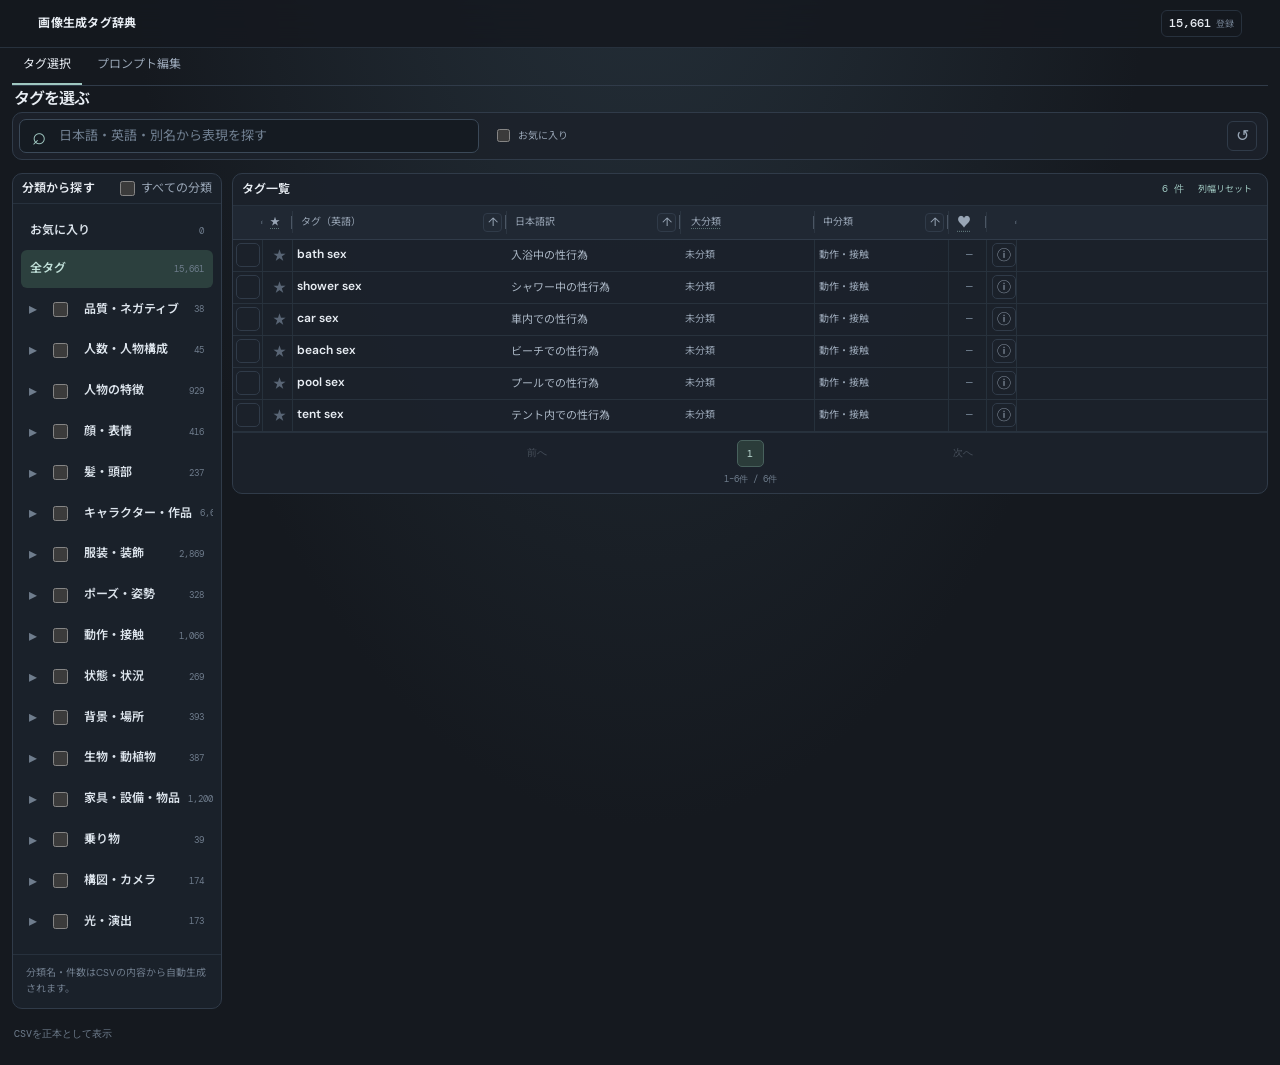
==== index.html @ b98eb78b "Refresh prompt bubble stylesheet cache key" ====
<!doctype html>
<html lang="ja">
<head>
  <meta charset="utf-8">
  <meta name="viewport" content="width=device-width, initial-scale=1">
  <meta name="theme-color" content="#15191f">
  <meta name="description" content="画像生成タグを日本語・英語で検索し、分類から選んでプロンプトを組み立てるタグ辞典。">
  <title>画像生成タグ辞典</title>
  <link rel="stylesheet" href="./styles.css?v=pagination-centered-stable-hitarea-20261121">
  <link rel="stylesheet" href="./prompt-bubble-colors.css?v=mobile-menu-safearea-scroll-20261121">
</head>
<body>
  <header class="topbar">
    <a class="brand brand-compact" href="./" aria-label="画像生成タグ辞典">
      <span class="brand-copy"><strong>画像生成タグ辞典</strong></span>
    </a>
    <div class="topbar-meta"><div class="stats header-stats" aria-label="辞書の統計"><div class="stat-card"><strong>—</strong><span>登録</span></div></div></div>
  </header>
  <main class="app-shell">
    <nav class="screen-nav" aria-label="画面切り替え">
      <a class="screen-tab active" href="#dictionary-screen" aria-current="page">タグ選択</a>
      <a class="screen-tab" href="#editor-screen">プロンプト編集</a>
    </nav>
    <section id="dictionary-screen" class="app-screen">
      <section class="intro compact-intro"><div class="intro-main"><h1>タグを選ぶ</h1></div></section>
      <section class="search-panel search-row" aria-label="タグ検索">
        <div class="searchbox" role="search"><span class="search-icon" aria-hidden="true">⌕</span><input type="search" aria-label="タグ検索" placeholder="日本語・英語・別名から表現を探す" autocomplete="off"><button class="search-clear" type="button" aria-label="検索文字列をクリア" title="検索文字列だけをクリア" hidden>×</button></div>
        <label class="favorite-filter"><input id="favorites-only" type="checkbox"> お気に入り</label>
        <button class="button button-ghost compact-reset" type="button" aria-label="検索条件をリセット" title="検索条件をリセット">↺</button>
      </section>
      <button class="category-mobile-toggle" type="button" aria-expanded="false" aria-controls="mobile-category-panel">分類から探す <span>タップして開閉</span></button>
      <section class="workspace">
        <aside class="panel categories-panel" id="mobile-category-panel">
          <div class="panel-heading"><h2>分類から探す</h2><label class="category-master-toggle"><input id="category-visibility-all" type="checkbox"> すべての分類</label></div>
          <div class="category-tree"><p class="empty-state">CSV読み込み後に分類を表示します。</p></div>
          <div class="category-footnote">分類名・件数はCSVの内容から自動生成されます。</div>
        </aside>
        <section class="panel results-panel" aria-label="タグ一覧">
          <div class="panel-heading result-heading"><div><h2>タグ一覧</h2><p id="active-search-summary" class="active-search-summary" aria-live="polite" hidden></p></div><div class="result-heading-actions"><span class="count">—</span><button class="text-button column-width-reset" type="button" title="列幅を初期値に戻す">列幅リセット</button></div></div>
          <div class="table-scroll-shell"><div class="table-horizontal-scroll" role="region" aria-label="タグ一覧（横スクロール可能）" tabindex="0">
            <div class="table-head" role="row">
              <div class="table-head-cell" aria-label="プロンプト状態"></div>
              <div class="table-head-cell header-menu-cell favorite-header" data-column="favorites" aria-label="お気に入り"><details class="column-menu"><summary aria-label="お気に入りフィルター">★</summary><div class="column-menu-panel" data-menu-content></div></details></div>
              <div class="table-head-cell sort-heading-cell" data-column="tag"><span class="header-title">タグ（英語）</span><button class="sort-toggle-button" type="button" data-sort-toggle="tag" aria-label="タグを昇順に並び替え" title="昇順" aria-pressed="false">↑</button></div>
              <div class="table-head-cell sort-heading-cell" data-column="ja"><span class="header-title">日本語訳</span><button class="sort-toggle-button" type="button" data-sort-toggle="ja" aria-label="日本語訳を昇順に並び替え" title="昇順" aria-pressed="false">↑</button></div>
              <div class="table-head-cell header-menu-cell" data-column="major"><details class="column-menu"><summary class="header-title" aria-label="大分類の並び替えと絞り込み">大分類</summary><div class="column-menu-panel" data-menu-content></div></details></div>
              <div class="table-head-cell sort-heading-cell" data-column="minor"><span class="header-title">中分類</span><button class="sort-toggle-button" type="button" data-sort-toggle="minor" aria-label="中分類を昇順に並び替え" title="昇順" aria-pressed="false">↑</button></div>
              <div class="table-head-cell header-menu-cell" data-column="level" aria-label="表現レベル"><details class="column-menu"><summary class="header-title level-header-title" aria-label="表現レベルの並び替えと絞り込み">♥</summary><div class="column-menu-panel" data-menu-content></div></details></div>
              <div class="table-head-cell" aria-label="詳細"></div>
            </div>
            <div class="tag-results"><div class="empty-state">CSVデータを読み込んでいます。</div></div>
          </div></div>
          <div class="pagination"><span>—</span></div>
        </section>
      </section>
    </section>
    <section id="editor-screen" class="app-screen editor-screen" hidden>
      <section class="editor-intro"><h1>プロンプト編集</h1><p>辞典から選んだタグを追加し、テキスト欄で内容や順序を自由に編集できます。</p>
        <details class="editor-shortcut-help">
          <summary>操作方法</summary>
          <div>
            <p><strong>マウス操作</strong></p>
            <ul>
              <li>タグの <strong>⋯</strong> メニューから、重み変更・削除・前後への移動・ポジティブ／ネガティブ間の移動ができます。</li>
              <li>タグをドラッグして、順番を変更したりポジティブ／ネガティブ間を移動したりできます。</li>
            </ul>
            <p><strong>キーボード操作</strong></p>
            <ul>
              <li>Tabでタグチップにフォーカスします。</li>
              <li>フォーカス中に <strong>+</strong> / <strong>-</strong> で重みを0.1ずつ変更できます（範囲：0.1〜2.0）。</li>
              <li><strong>←</strong> / <strong>→</strong> で同じ欄の前後のタグへ移動できます。</li>
              <li><strong>Shift + ←</strong> / <strong>Shift + →</strong> で同じ欄のタグを前後に並べ替えられます。</li>
            </ul>
          </div>
        </details>
      </section>
      <details id="migration-unresolved-panel" class="migration-unresolved-panel" hidden>
        <summary id="migration-unresolved-summary">移行できなかった設定</summary>
        <p>旧形式の保存データから対応先を特定できなかった項目です。内容を確認するまで旧保存データは削除しないでください。</p>
        <ul id="migration-unresolved-list"></ul>
      </details>
      <section class="panel builder-panel editor-builder-panel">
        <div class="panel-heading"><div><h2>プロンプト</h2></div><div class="builder-heading-actions"><button class="button button-quiet" type="button" data-action="undo-prompt" disabled>元に戻す</button><button class="button button-quiet" type="button" data-action="redo-prompt" disabled>やりなおし</button><button class="text-button" type="button">全解除</button></div></div>
        <p id="prompt-conflict-warning" class="prompt-conflict-warning" role="status" hidden></p>
        <div class="builder-controls"><label class="check-row"><input id="escape-parentheses" type="checkbox"><span>タグ内の括弧を文字として扱う<br><small>一部の画像生成環境では括弧が強調指定として解釈されます。タグに含まれる括弧を通常の文字として出力します。</small></span></label><label class="check-row"><input id="spaces-to-underscores" type="checkbox"> タグ内の空白をアンダーバーに置換</label><label class="check-row"><input id="show-prompt-line-breaks" type="checkbox" checked> チップ表示で改行を反映</label></div>
        <div class="output-grid">
          <section class="output-card">
            <div class="output-header"><label for="positive-output">ポジティブプロンプト</label></div>
            <section id="positive-bubble-editor" class="prompt-bubble-editor"><div class="bubble-toolbar"><input id="positive-bubble-add" type="search" list="bubble-tag-suggestions" placeholder="タグを検索して追加" autocomplete="off"><button class="button button-quiet" type="button" data-bubble-add="positive">＋追加</button></div><div id="positive-bubbles" class="prompt-bubbles"></div><button class="prompt-bubble-add" type="button">＋ タグを追加</button><textarea id="positive-output" spellcheck="false" placeholder="タグ一覧から選択するか、ここに直接入力してください。" hidden></textarea><div id="positive-prompt-suggestions" class="prompt-autocomplete" role="listbox" aria-label="タグ候補" hidden></div></section>
            <p id="positive-prompt-metrics" class="prompt-metrics"></p>
            <div class="output-actions"><button class="button button-primary" type="button" data-action="copy-positive" disabled>コピー</button><button class="button button-ghost" type="button" data-action="save-positive" disabled>TXT保存</button></div>
          </section>
          <section class="output-card">
            <div class="output-header"><label for="negative-output">ネガティブプロンプト</label></div>
            <section id="negative-bubble-editor" class="prompt-bubble-editor"><div class="bubble-toolbar"><input id="negative-bubble-add" type="search" list="bubble-tag-suggestions" placeholder="タグを検索して追加" autocomplete="off"><button class="button button-quiet" type="button" data-bubble-add="negative">＋追加</button></div><div id="negative-bubbles" class="prompt-bubbles"></div><button class="prompt-bubble-add" type="button">＋ タグを追加</button><textarea id="negative-output" spellcheck="false" placeholder="ネガティブタグを選択するか、ここに直接入力してください。" hidden></textarea><div id="negative-prompt-suggestions" class="prompt-autocomplete" role="listbox" aria-label="タグ候補" hidden></div></section>
            <p id="negative-prompt-metrics" class="prompt-metrics"></p>
            <div class="output-actions negative-output-actions"><button class="button button-primary" type="button" data-action="copy-negative" disabled>コピー</button><button class="button button-ghost" type="button" data-action="save-negative" disabled>TXT保存</button></div>
          </section>
        </div>
        <datalist id="bubble-tag-suggestions"></datalist>
      </section>
    </section>
    <dialog id="tag-detail-dialog" class="tag-detail-dialog" aria-labelledby="tag-detail-title">
      <div class="tag-detail-header"><h2 id="tag-detail-title">タグ詳細</h2><button type="button" class="detail-close" aria-label="閉じる">×</button></div>
      <div class="tag-detail-content"></div>
    </dialog>
    <footer class="footer"><span>CSVを正本として表示</span><a class="button button-secondary mobile-admin-link" href="./admin.html">タグ管理</a></footer>
  </main>
  <script src="./csv.js?v=csv-parser-20261114"></script>
  <script src="./app.js?v=pagination-stable-controls-20261121"></script>
</body>
</html>
---- styles.css ----
@import url('https://fonts.googleapis.com/css2?family=DM+Mono:wght@400;500&family=DM+Sans:wght@400;500;600;700&family=Noto+Sans+JP:wght@400;500;600;700&display=swap');
:root{color-scheme:dark;--bg:#15191f;--surface:#1c222b;--surface-raised:#222a35;--surface-hover:#293341;--line:#303b49;--line-soft:#27313d;--text:#e8edf3;--muted:#98a5b5;--muted-2:#6f7d8d;--accent:#9fc7c0;--accent-strong:#c1e0d9;--accent-ink:#152321;--danger:#e69c9c;--radius:12px;--mono:'DM Mono',ui-monospace,Consolas,monospace;font-family:'DM Sans','Noto Sans JP',sans-serif;font-synthesis:none}
*{box-sizing:border-box}html{min-width:320px;background:var(--bg)}body{margin:0;background:radial-gradient(ellipse at 50% -25%,#26323c 0,transparent 58%),var(--bg);color:var(--text);font-size:13px;line-height:1.55}button,input,select,textarea{font:inherit;color:inherit}button{cursor:pointer}button:disabled{cursor:not-allowed;opacity:.42}a{color:inherit}button:focus-visible,input:focus-visible,select:focus-visible,textarea:focus-visible,a:focus-visible{outline:2px solid var(--accent);outline-offset:3px}.sr-only{position:absolute;width:1px;height:1px;padding:0;margin:-1px;overflow:hidden;clip:rect(0,0,0,0);white-space:nowrap;border:0}
.topbar{height:64px;display:flex;align-items:center;justify-content:space-between;padding:0 clamp(16px,3vw,42px);border-bottom:1px solid var(--line-soft);background:rgba(21,25,31,.88);backdrop-filter:blur(14px)}.brand{display:flex;align-items:center;gap:11px;text-decoration:none}.brand-mark{width:34px;height:34px;display:grid;place-items:center;border:1px solid #55736f;border-radius:9px;background:#263a38;color:var(--accent-strong);font:500 12px var(--mono);letter-spacing:-1px}.brand-copy{display:grid;gap:0}.brand-copy strong{font-size:12px;letter-spacing:.02em}.brand-copy small{color:var(--muted);font-size:10px}.topbar-meta{display:flex;align-items:center;gap:18px}.data-indicator{display:flex;align-items:center;gap:7px;color:var(--muted);font:10px var(--mono);letter-spacing:.08em}.data-indicator i{width:6px;height:6px;border-radius:50%;background:var(--accent);box-shadow:0 0 9px #9fc7c077}.button{display:inline-flex;align-items:center;justify-content:center;gap:7px;min-height:34px;padding:7px 12px;border:1px solid var(--line);border-radius:7px;font-size:11px;font-weight:600;text-decoration:none;transition:background .15s,border-color .15s}.button-secondary{background:#2b3c3a;border-color:#48615d;color:#d3e8e3}.button-secondary:hover:not(:disabled){background:#354c48}.button-primary{background:var(--accent);border-color:var(--accent);color:var(--accent-ink)}.button-primary:hover:not(:disabled){background:var(--accent-strong)}.button-ghost{background:transparent;color:var(--muted)}.button-ghost:hover:not(:disabled){background:var(--surface-hover);color:var(--text)}.text-button{padding:4px 6px;border:0;background:transparent;color:var(--accent);font-size:11px}.text-button:hover{text-decoration:underline}
.app-shell{width:min(1680px,100%);margin:0 auto;padding:0 clamp(14px,2.5vw,36px) 24px}.screen-nav{display:flex;gap:4px;padding:17px 0 0;border-bottom:1px solid var(--line)}.screen-tab{display:flex;align-items:center;gap:9px;padding:10px 14px 12px;border-bottom:2px solid transparent;color:var(--muted);font-size:12px;text-decoration:none}.screen-tab span{color:var(--muted-2);font:10px var(--mono)}.screen-tab:hover{color:var(--text)}.screen-tab.active{border-color:var(--accent);color:var(--text)}.screen-tab.active span{color:var(--accent)}.intro{display:flex;align-items:flex-end;justify-content:space-between;gap:24px;padding:34px 0 25px}.eyebrow{margin:0 0 7px;color:var(--accent);font:10px var(--mono);letter-spacing:.13em}.intro h1,.editor-intro h1{margin:0;font-size:clamp(24px,3vw,36px);font-weight:600;letter-spacing:-.055em;line-height:1.2}.intro h1 em{color:var(--accent);font-style:normal}.intro-copy{max-width:660px;margin:10px 0 0;color:var(--muted);font-size:12px}.stats{display:flex;gap:8px;flex-shrink:0}.stat-card{min-width:112px;padding:10px 14px;border:1px solid var(--line);border-radius:9px;background:linear-gradient(145deg,#222b35,#1b222b)}.stat-card strong,.stat-card span{display:block}.stat-card strong{font:500 22px var(--mono);letter-spacing:-.05em}.stat-card span{margin-top:3px;color:var(--muted);font-size:10px}
.search-panel{display:grid;grid-template-columns:minmax(240px,1fr) auto auto;align-items:center;gap:12px;padding:12px;border:1px solid var(--line);border-radius:10px;background:rgba(28,34,43,.9)}.searchbox{display:flex;align-items:center;gap:11px;min-width:0;height:40px;padding:0 12px;border:1px solid #3b4958;border-radius:7px;background:#151b22}.search-icon{color:var(--accent);font-size:24px;line-height:1}.searchbox input{width:100%;min-width:0;border:0;outline:0;background:transparent;font-size:12px}.searchbox input::placeholder,input::placeholder,textarea::placeholder{color:#718092}.searchbox kbd{flex-shrink:0;padding:3px 6px;border:1px solid var(--line);border-radius:4px;color:var(--muted-2);font:9px var(--mono)}.filter-controls{display:flex;align-items:center;gap:7px}.filter-controls select{height:34px;max-width:155px;padding:0 27px 0 9px;border:1px solid var(--line);border-radius:7px;background:#202833;color:var(--muted);font-size:10px}.filter-controls .button{white-space:nowrap}
.workspace{display:grid;grid-template-columns:minmax(205px,245px) minmax(0,1fr);gap:12px;align-items:start;margin-top:13px}.panel{min-width:0;overflow:hidden;border:1px solid var(--line);border-radius:10px;background:rgba(28,34,43,.96)}.categories-panel{position:sticky;top:12px}.panel-heading{display:flex;align-items:center;justify-content:space-between;gap:12px;padding:14px 15px 12px;border-bottom:1px solid var(--line-soft)}.panel-heading .eyebrow{margin-bottom:3px;font-size:9px}.panel-heading h2{margin:0;font-size:13px;font-weight:600;letter-spacing:.01em}.category-tree{max-height:calc(100vh - 245px);min-height:180px;padding:8px;overflow:auto;scrollbar-color:#465363 transparent;scrollbar-width:thin}.category-major{margin:3px 0}.category-major-button,.category-minor{display:flex;align-items:center;justify-content:space-between;gap:8px;width:100%;border:0;border-radius:6px;text-align:left}.category-major-button{padding:8px 9px;background:transparent;color:#dce4ec;font-size:11px;font-weight:600}.category-major-button:hover,.category-minor:hover{background:var(--surface-hover)}.category-major-button.active,.category-minor.active{background:#2c403e;color:var(--accent-strong)}.category-major-button .count,.category-minor .count{flex-shrink:0;color:var(--muted-2);font:9px var(--mono)}.category-minors{padding:2px 0 4px 11px}.category-minor{padding:6px 9px;background:transparent;color:var(--muted);font-size:10px}.category-footnote{padding:10px 13px;border-top:1px solid var(--line-soft);color:var(--muted-2);font-size:9px;line-height:1.5}.results-panel{display:flex;flex-direction:column}.result-heading{min-height:58px}.result-heading-actions{display:flex;align-items:center;gap:12px}.count{color:var(--accent);font:10px var(--mono);white-space:nowrap}
.pagination{display:flex;align-items:center;justify-content:space-between;gap:10px;padding:10px 13px;border-top:1px solid var(--line-soft);color:var(--muted);font:9px var(--mono)}.pagination .button{min-height:28px;padding:4px 10px;font:10px 'DM Sans','Noto Sans JP',sans-serif}.empty-state{max-width:100%;padding:30px 16px;color:var(--muted);font-size:11px;line-height:1.7;white-space:normal}.load-error{color:var(--danger)}
.editor-intro{padding:32px 0 18px}.editor-intro h1{font-size:28px}.editor-intro>p:last-child{margin:7px 0 0;color:var(--muted);font-size:11px}.editor-builder-panel{padding-bottom:16px}.preview-add-row{display:flex;align-items:end;gap:9px;padding:15px 16px 0}.preview-add-row label{flex:1;min-width:0;color:var(--muted);font-size:10px}.preview-add-row input{display:block;width:100%;height:36px;margin-top:5px;padding:0 10px;border:1px solid var(--line);border-radius:6px;background:#151b22;font-size:11px}.preview-help{margin:7px 16px 0;color:var(--muted-2);font-size:10px}.builder-controls{display:flex;flex-wrap:wrap;gap:16px;padding:15px 16px 12px}.check-row{display:flex;align-items:center;gap:7px;color:var(--muted);font-size:10px}.check-row input{accent-color:var(--accent)}.output-grid{display:grid;grid-template-columns:minmax(0,1fr);gap:12px;padding:0 16px}.output-card{min-width:0;border:1px solid var(--line);border-radius:8px;background:#171e26;overflow:hidden}.output-header{display:flex;align-items:center;justify-content:space-between;padding:10px 12px;border-bottom:1px solid var(--line-soft)}.output-header label{font-size:11px;font-weight:600}.output-header span{color:var(--muted-2);font:9px var(--mono);letter-spacing:.08em}.output-card textarea{display:block;width:100%;min-height:190px;padding:12px;border:0;resize:vertical;outline:0;background:transparent;color:var(--text);font:11px/1.7 var(--mono)}.output-actions{display:flex;gap:7px;padding:9px 11px;border-top:1px solid var(--line-soft)}.output-actions .button{min-height:30px}.footer{display:flex;justify-content:space-between;gap:12px;padding:18px 2px 0;color:var(--muted-2);font:9px var(--mono)}
.selected-dock{position:fixed;right:20px;bottom:18px;z-index:20;display:flex;align-items:center;gap:16px;max-width:min(760px,calc(100vw - 32px));padding:10px 12px;border:1px solid #526b66;border-radius:10px;background:rgba(29,43,41,.97);box-shadow:0 12px 40px #0007;backdrop-filter:blur(12px)}.selected-dock[hidden]{display:none}.selected-dock-content{display:flex;align-items:center;gap:10px;min-width:0}.selected-dock-count{flex-shrink:0;color:var(--accent-strong);font-size:10px}.selected-dock-tags{display:flex;gap:5px;min-width:0;overflow:hidden}.selected-dock-chip{display:flex;align-items:center;gap:5px;max-width:145px;padding:4px 6px;border:1px solid #435b56;border-radius:5px;color:#d6e7e2;font:9px var(--mono)}.selected-dock-chip>span{overflow:hidden;text-overflow:ellipsis;white-space:nowrap}.selected-dock-remove{padding:0;border:0;background:transparent;color:var(--muted);font-size:12px}.selected-dock-more{flex-shrink:0;color:var(--muted);font:9px var(--mono)}.selected-dock-actions{display:flex;flex-shrink:0;gap:6px}
@media(max-width:1100px){.search-panel{grid-template-columns:1fr}.filter-controls{flex-wrap:wrap}.filter-controls select{flex:1;max-width:none}.workspace{grid-template-columns:190px minmax(0,1fr)}.category-tree{max-height:65vh}}
@media(max-width:760px){.topbar{height:58px;padding:0 14px}.data-indicator{display:none}.app-shell{padding-right:10px;padding-left:10px}.screen-nav{padding-top:10px}.intro{align-items:flex-start;flex-direction:column;padding:25px 2px 18px;gap:15px}.intro h1{font-size:27px}.stats{width:100%}.stat-card{flex:1}.search-panel{padding:9px}.filter-controls{display:grid;grid-template-columns:repeat(2,minmax(0,1fr))}.filter-controls select{width:100%;max-width:none}.search-panel>.button{width:100%}.workspace{grid-template-columns:1fr;gap:10px}.categories-panel{position:static}.category-tree{max-height:260px;min-height:80px}.output-grid{grid-template-columns:1fr;padding:0 10px}.preview-add-row{padding-right:10px;padding-left:10px}.builder-controls{padding-right:10px;padding-left:10px}.selected-dock{right:8px;bottom:8px;left:8px;max-width:none;gap:8px;padding:8px}.selected-dock-tags{display:none}.selected-dock-actions .button{padding:6px 8px;font-size:9px}.footer{padding:14px 2px 0}}
@media(prefers-reduced-motion:reduce){*,*:before,*:after{scroll-behavior:auto!important;transition:none!important}}


/* Readability pass */
body{font-size:14px;line-height:1.65}
.intro-copy{font-size:13px;line-height:1.75}
.stat-card span{font-size:11px}
.searchbox input{font-size:13px}
.filter-controls select{font-size:11px}
.panel-heading h2{font-size:14px}
.category-major-button{font-size:12px;padding:9px}
.category-minor{font-size:11px;padding:7px 9px}
.category-footnote{font-size:10px;line-height:1.65}









.pagination{font-size:10px}
.pagination .button{font-size:11px}
.empty-state{font-size:12px}
.editor-intro>p:last-child{font-size:12px}
.preview-add-row label,.check-row{font-size:11px}
.preview-add-row input{font-size:12px}
.preview-help{font-size:11px}
.output-header label{font-size:12px}
.output-card textarea{font-size:12px;line-height:1.8}
.footer{font-size:10px}


/* Compact search and interaction controls */
.compact-intro{padding:10px 2px 8px;min-height:0}.compact-intro .intro-main h1{margin:0;font-size:20px}.search-row{grid-template-columns:minmax(220px,1fr) auto auto auto;gap:8px;padding:8px;margin-bottom:8px}.search-row .searchbox{height:34px}.search-row>#search-target{height:34px;padding:0 9px;border:1px solid var(--line);border-radius:7px;background:#202833;color:var(--muted);font-size:10px}.favorite-filter{display:flex;align-items:center;gap:5px;color:var(--muted);font-size:10px;white-space:nowrap}.favorite-filter input{accent-color:var(--accent)}.polarity-button{width:22px;height:22px;padding:0;border:1px solid var(--line);border-radius:5px;background:transparent;color:var(--muted);font-size:12px;line-height:1}.polarity-positive{background:#29443d;border-color:#52786c;color:#b6e2ce}.polarity-negative{background:#482d32;border-color:#81525b;color:#efb7bd}.pagination{justify-content:center;gap:4px;flex-wrap:wrap;padding:7px}.page-number{min-width:27px;height:27px;padding:0 7px;border:1px solid transparent;border-radius:5px;background:transparent;color:var(--muted);font-size:10px}.page-number:hover:not(:disabled){background:var(--surface-hover);color:var(--text)}.page-number.active{border-color:#48615d;background:#2b3c3a;color:var(--accent-strong)}.page-number:disabled{opacity:.35;cursor:default}.page-ellipsis{padding:0 3px;color:var(--muted-2)}.page-total{margin-left:8px;color:var(--muted-2);font-size:9px}.category-mobile-toggle{display:none}
@media(max-width:1100px){.search-row{grid-template-columns:minmax(180px,1fr) auto auto}.search-row .filter-controls{grid-column:1/-1}.search-row>.button{grid-column:1/-1}}
@media(max-width:760px){.category-mobile-toggle{display:flex;align-items:center;justify-content:space-between;margin:8px 0;padding:9px 11px;border:1px solid var(--line);border-radius:7px;background:var(--surface);color:var(--text);font-size:11px}.category-mobile-toggle span{color:var(--muted-2);font-size:9px}.workspace{display:grid}.categories-panel{display:none}.category-mobile-toggle[open]+.workspace .categories-panel{display:block}.search-row{grid-template-columns:minmax(0,1fr) auto;gap:6px}.search-row .searchbox{grid-column:1/-1}.search-row>#search-target{grid-column:1}.search-row .favorite-filter{grid-column:2;justify-self:end}.search-row .filter-controls{grid-column:1/-1}.search-row>.button{grid-column:1/-1}.compact-intro{padding:8px 2px}.compact-intro .intro-main h1{font-size:18px}}


/* Compact dictionary counters in the top header. */
.topbar-meta{gap:10px}.header-stats{display:flex;align-items:center;gap:5px}.header-stats .stat-card{display:flex;align-items:baseline;gap:5px;min-width:0;padding:4px 7px;border:1px solid var(--line-soft);border-radius:6px;background:transparent}.header-stats .stat-card strong{font:500 12px var(--mono);letter-spacing:0}.header-stats .stat-card span{margin:0;color:var(--muted-2);font-size:9px;white-space:nowrap}
@media(max-width:760px){.topbar-meta{gap:4px;flex-shrink:0}.header-stats{gap:2px}.header-stats .stat-card{gap:2px;padding:2px 4px}.header-stats .stat-card strong{font-size:9px}.header-stats .stat-card span{font-size:7px}.topbar-meta>.button{min-height:26px;padding:3px 6px;font-size:8px;line-height:1;white-space:nowrap}}


/* Dense tag table: separate favorite column, hide internal row IDs. */














/* Minimal utility headers and compact reset control. */

.search-row>.compact-reset{width:30px;min-width:30px;height:30px;min-height:30px;padding:0;border-radius:6px;font-size:16px;font-weight:400;line-height:1}
@media(max-width:1100px){.search-row>.compact-reset{grid-column:auto;justify-self:end}}
@media(max-width:760px){.search-row>.compact-reset{grid-column:2;grid-row:4;width:28px;min-width:28px;height:28px;min-height:28px}}


/* Reduce vertical space above the search area. */
.topbar{height:48px}
.app-shell{padding-top:0}
.screen-nav{padding-top:0}
.screen-tab{padding:7px 11px 8px}
.compact-intro{padding:3px 2px 4px}
.compact-intro .intro-main h1{font-size:16px;line-height:1.2}
.search-row{margin-top:0;padding:6px;gap:6px}
@media(max-width:760px){
  .topbar{height:44px}
  .screen-nav{padding-top:0}
  .screen-tab{padding:6px 8px 7px;font-size:11px}
  .compact-intro{padding:2px 2px 3px}
  .compact-intro .intro-main h1{font-size:15px}
  .search-row{padding:6px;gap:5px}
}

/* Native page scrolling: let the dictionary use the full viewport. */
.app-shell{width:100%;max-width:none;padding-right:12px;padding-left:12px}
.workspace{grid-template-columns:minmax(170px,210px) minmax(0,1fr);gap:10px}
.results-panel{overflow:visible}



.categories-panel{position:sticky;top:12px;align-self:start}.category-tree{max-height:calc(100vh - 150px);min-height:120px;overflow-y:auto;overflow-x:hidden;overscroll-behavior:contain;scrollbar-color:#465363 transparent;scrollbar-width:thin}
@media(max-width:760px){.app-shell{padding-right:8px;padding-left:8px}.workspace{grid-template-columns:1fr}.categories-panel{position:static}.category-tree{max-height:260px;min-height:80px;overflow-y:auto}}


/* Compact section headers for category navigation and tag results. */
.panel-heading{min-height:34px;padding:5px 10px;gap:8px}
.panel-heading h2{font-size:12px;line-height:1.3}
.result-heading{min-height:34px}
.result-heading-actions{gap:8px}



/* Reduce vertical whitespace consistently across section headings. */
.editor-intro{padding:12px 0 8px}
.editor-intro h1{font-size:22px;line-height:1.25}
.editor-intro>p:last-child{margin-top:3px;line-height:1.45}
.output-header{padding:6px 9px}
.panel-heading{min-height:30px;padding:4px 9px;gap:7px}
.panel-heading h2{font-size:12px;line-height:1.25}
.result-heading{min-height:30px}
.output-header label{font-size:11px}
@media(max-width:760px){
 .editor-intro{padding:8px 0 6px}
 .editor-intro h1{font-size:20px}
 .panel-heading{padding:4px 8px}
 .output-header{padding:5px 8px}
}


/* Mobile dictionary: keep the primary fields in view and scroll the remaining columns. */



/* Mobile usability: make category navigation explicitly reachable and controls touch-friendly. */
.category-mobile-toggle{display:none}
@media(max-width:760px){
  .category-mobile-toggle{
    display:flex;align-items:center;justify-content:space-between;gap:12px;
    width:100%;min-height:42px;margin:7px 0 0;padding:9px 12px;
    border:1px solid var(--line);border-radius:7px;background:var(--surface);
    color:var(--text);font-size:12px;font-weight:600;text-align:left;
  }
  .category-mobile-toggle span{color:var(--muted);font-size:10px;font-weight:400}
  .category-mobile-toggle[aria-expanded="true"]{border-color:#526b66;background:#263632}
  .category-mobile-toggle[aria-expanded="true"] + .workspace .categories-panel{display:block}
  .categories-panel{display:none}
  .category-tree{max-height:42vh;min-height:80px}
  .category-major-button{min-height:40px}
  .category-minor{min-height:38px}
  .screen-nav{display:grid;grid-template-columns:repeat(4,minmax(0,1fr));gap:0}
  .screen-tab{justify-content:center;min-width:0;padding:9px 3px;font-size:10px;text-align:center;white-space:nowrap}
  .search-row>#search-target,.filter-controls select{min-height:38px}
  .favorite-filter{min-height:38px}
  .pagination .page-number{min-width:34px;height:34px}
  .output-card textarea{min-height:160px;font-size:16px}
  .preview-add-row input{min-height:42px;font-size:16px}
  .selected-dock{padding:7px;gap:6px}
  .selected-dock-actions .button{min-height:36px}
}
@media(max-width:380px){
  .screen-tab{font-size:9px}
  .header-stats .stat-card span{display:none}
  .topbar-meta>.button{font-size:8px}
}


/* Prompt-builder UI: compact bilingual picker and direct add controls. */















/* Keep the search controls compact on desktop instead of stretching across the full panel. */
.search-row{grid-template-columns:minmax(0,460px) auto 34px;align-items:center}
.search-row .searchbox{min-width:0}
.search-row .favorite-filter{padding:0 8px}
@media(max-width:760px){
  
  
  
  
  
  
  
  
  
  
  .search-row{grid-template-columns:minmax(0,1fr) auto 32px}
  .search-row .searchbox{grid-column:1/-1}
  .search-row .favorite-filter{grid-column:1/3;justify-self:start;min-height:32px}
  .search-row>.compact-reset{grid-column:3;grid-row:2}
}

/* Selected tags are editable in place before prompt export. */
.selected-tag-list{display:flex;flex-direction:column;gap:5px;padding:10px 12px;border-bottom:1px solid var(--line-soft)}
.selected-tag-item{display:grid;grid-template-columns:minmax(0,1fr) auto auto;align-items:center;gap:10px;min-height:38px;padding:5px 8px;border:1px solid var(--line-soft);border-radius:7px;background:rgba(255,255,255,.015)}
.selected-tag-copy{display:flex;align-items:baseline;gap:10px;min-width:0}
.selected-tag-copy strong{overflow:hidden;color:var(--text);font-size:11px;font-weight:600;text-overflow:ellipsis;white-space:nowrap}
.selected-tag-copy small{overflow:hidden;color:var(--muted);font:10px var(--mono);text-overflow:ellipsis;white-space:nowrap}
.selected-tag-polarity{min-height:30px;padding:3px 7px;border:1px solid var(--line);border-radius:5px;background:var(--surface);color:var(--text);font-size:10px}
.selected-tag-actions{display:flex;gap:3px}
.selected-tag-actions button{width:28px;height:28px;border:1px solid var(--line);border-radius:5px;background:transparent;color:var(--muted);font-size:13px}
.selected-tag-actions button:hover:not(:disabled){border-color:var(--accent);color:var(--accent-strong)}
.selected-tag-actions button:disabled{opacity:.25}
.selected-tag-list.is-sorted .selected-tag-actions button[data-move]{display:none}
.selected-tag-list>.empty-state{padding:8px 2px;text-align:center}
@media(max-width:600px){
  .selected-tag-list{padding:8px}
  .selected-tag-item{grid-template-columns:minmax(0,1fr) auto;gap:6px}
  .selected-tag-copy{align-items:flex-start;flex-direction:column;gap:1px}
  .selected-tag-copy strong,.selected-tag-copy small{max-width:55vw}
  .selected-tag-polarity{grid-column:1;grid-row:2;justify-self:start;min-height:28px}
  .selected-tag-actions{grid-column:2;grid-row:1/3}
}

/* Tag detail is deliberately secondary to the picker. */
.tag-detail-dialog{width:min(620px,calc(100vw - 28px));max-height:min(82vh,760px);padding:0;border:1px solid var(--line);border-radius:12px;background:var(--surface);color:var(--text);box-shadow:0 24px 80px #0009}
.tag-detail-dialog::backdrop{background:rgba(5,9,14,.72);backdrop-filter:blur(3px)}
.tag-detail-header{display:flex;align-items:center;justify-content:space-between;padding:12px 16px;border-bottom:1px solid var(--line-soft)}
.tag-detail-header h2{margin:0;font-size:14px}
.detail-close{width:30px;height:30px;border:0;border-radius:6px;background:transparent;color:var(--muted);font-size:22px}
.tag-detail-content{max-height:calc(82vh - 56px);padding:16px;overflow:auto}
.tag-detail-main{display:flex;flex-direction:column;gap:5px;margin-bottom:14px}
.tag-detail-main strong{font:600 15px var(--mono);overflow-wrap:anywhere}
.tag-detail-main span{color:var(--accent-strong);font-size:13px}
.tag-detail-fields{display:grid;grid-template-columns:repeat(2,minmax(0,1fr));gap:0 16px;margin:0}
.tag-detail-fields>div{display:grid;grid-template-columns:82px minmax(0,1fr);gap:8px;padding:8px 0;border-top:1px solid var(--line-soft)}
.tag-detail-fields dt{color:var(--muted);font-size:10px}
.tag-detail-fields dd{margin:0;font-size:11px;overflow-wrap:anywhere}
.detail-related{margin-top:16px}
.detail-related h3{margin:0 0 8px;color:var(--muted);font-size:11px;font-weight:600}
.detail-related>div{display:grid;grid-template-columns:repeat(2,minmax(0,1fr));gap:6px}
.detail-related button{display:flex;flex-direction:column;align-items:flex-start;gap:2px;min-width:0;padding:7px 9px;border:1px solid var(--line-soft);border-radius:6px;background:transparent;color:var(--text);text-align:left;font-size:11px}
.detail-related button:hover{border-color:var(--accent)}
.detail-related small{max-width:100%;overflow:hidden;color:var(--muted);font:9px var(--mono);text-overflow:ellipsis;white-space:nowrap}
@media(max-width:520px){.tag-detail-fields{grid-template-columns:1fr}.detail-related>div{grid-template-columns:1fr}}


/* Dictionary table: one shared eight-column grid for the header and every data row. */
.table-horizontal-scroll{
  --tag-list-columns:30px 26px 210px 170px 130px 130px 34px 26px;
  width:100%;
  min-width:0;
  max-width:100%;
  overflow-x:auto;
  overflow-y:hidden;
  overscroll-behavior-x:contain;
  -webkit-overflow-scrolling:touch;
}
.table-head,
.tag-results .tag-row{
  display:grid;
  grid-template-columns:var(--tag-list-columns);
  column-gap:4px;
  width:max-content;
  min-width:100%;
  box-sizing:border-box;
}
.table-head{
  position:sticky;
  top:0;
  z-index:2;
  min-height:34px;
  align-items:center;
  border-bottom:1px solid var(--line);
  background:#202833;
  color:var(--muted);
  overflow:visible;
}
.table-head-cell{
  position:relative;
  display:flex;
  align-items:center;
  justify-content:center;
  min-width:0;
  padding:2px 8px 2px 3px;
  overflow:visible;
  border-right:1px solid #2b3541;
  font-size:10px;
  font-weight:400;
  white-space:nowrap;
}
.table-head-cell:nth-child(3),
.table-head-cell:nth-child(4),
.table-head-cell:nth-child(5){justify-content:flex-start}
.table-head-cell:nth-child(7){color:var(--accent-strong);font-size:15px}
.tag-results{
  display:block;
  width:max-content;
  min-width:100%;
  max-width:none;
  overflow:visible;
}
.tag-results .tag-row{
  height:32px;
  min-height:32px;
  align-items:stretch;
  border-bottom:1px solid #28323d;
}
.tag-results .tag-row:hover{background:#242f3a}
.tag-results .tag-row.is-selected{background:rgba(75,116,99,.12)}
.tag-results .tag-row>*{
  display:flex;
  align-items:center;
  min-width:0;
  margin:0;
  padding:0;
  overflow:hidden;
  border-right:1px solid #26313c;
  color:var(--muted);
  font-size:10px;
  white-space:nowrap;
  text-overflow:ellipsis;
  box-sizing:border-box;
}
.tag-results .tag-row>.tag-state-cell,
.tag-results .tag-row>.favorite-cell,
.tag-results .tag-row>.tag-detail-cell,
.tag-results .tag-row>.expression-level-cell{justify-content:center;padding:0}
.tag-state-button,.favorite-button,.tag-detail-button{
  display:inline-flex;
  flex:0 0 24px;
  align-items:center;
  justify-content:center;
  width:24px;
  height:24px;
  padding:0;
  border:1px solid var(--line);
  border-radius:5px;
  background:transparent;
  color:var(--muted);
  font-size:12px;
  line-height:1;
  cursor:pointer;
}
.tag-state-button{font-weight:700}
.tag-state-button.state-positive{border-color:#52786c;background:#29443d;color:#8fe0b5}
.tag-state-button.state-negative{border-color:#81525b;background:#482d32;color:#ff858e}
.tag-state-button.state-none{color:transparent}
.favorite-button{border:0;color:#596575;font-size:13px}
.favorite-button.is-favorite{color:#e5c36c}
.tag-detail-button{font-size:14px}
.tag-state-button:hover,.tag-detail-button:hover{border-color:var(--accent);color:var(--accent-strong)}
.tag-results .tag-row>.tag-english,
.tag-results .tag-row>.tag-japanese{
  display:block;
  align-self:center;
  min-width:0;
  padding-left:0;
  padding-right:0;
  border:0;
  background:transparent;
  text-align:left;
  text-overflow:ellipsis;
  white-space:nowrap;
  user-select:text;
  -webkit-user-select:text;
  cursor:text;
}
.tag-results .tag-row>.tag-english{color:var(--text);font-size:12px;font-weight:600}
.tag-results .tag-row>.tag-japanese{color:#aab6c4;font-size:11px}
.tag-results .tag-row>.tag-english:hover,
.tag-results .tag-row>.tag-japanese:hover{color:var(--accent-strong);background:rgba(120,170,150,.07)}
.tag-results .tag-row>.tag-major,
.tag-results .tag-row>.tag-minor{
  display:flex;
  align-items:center;
  min-width:0;
  padding-left:0;
  padding-right:0;
  color:var(--muted);
  font-size:10px;
  text-overflow:ellipsis;
  white-space:nowrap;
}
.expression-level-cell{display:flex!important;align-items:center;justify-content:center;padding:0 1px!important}
.expression-level-value{
  display:inline-flex;
  flex:0 0 20px;
  align-items:center;
  justify-content:center;
  width:20px;
  height:22px;
  padding:0;
  border:1px solid #40534f;
  border-radius:4px;
  background:rgba(120,170,150,.08);
  color:#c5d8cf;
  font:11px var(--mono);
  font-weight:700;
  line-height:1;
}
.expression-level-value.level-0{background:rgba(120,170,150,.12);border-color:rgba(120,170,150,.32);color:#c5d8cf}
.expression-level-value.level-1{background:rgba(120,170,150,.24);border-color:rgba(120,170,150,.42);color:#d0e5da}
.expression-level-value.level-2{background:rgba(120,170,150,.38);border-color:rgba(120,170,150,.54);color:#e0eee7}
.expression-level-value.level-3{background:rgba(120,170,150,.54);border-color:rgba(120,170,150,.68);color:#f0f7f3}
.expression-level-value.level-4{background:rgba(120,170,150,.72);border-color:rgba(150,205,180,.82);color:#fff}
.expression-level-value.is-unset{background:transparent;border-color:transparent;color:var(--muted-2);font-weight:400}

/* Mobile widths match the JavaScript defaults; header and rows inherit the same grid. */
@media(max-width:760px){
  .table-horizontal-scroll{--tag-list-columns:24px 22px 160px 140px 110px 110px 32px 22px}
  .table-head-cell{padding:2px 4px 2px 2px;font-size:9px}
  .table-head-cell:nth-child(7){font-size:14px}
  .tag-results .tag-row{height:32px;min-height:32px}
  .tag-results .tag-row>.tag-english{font-size:10px}
  .tag-results .tag-row>.tag-japanese{font-size:9px}
  .expression-level-cell{padding:0!important}
  .expression-level-value{flex-basis:23px;width:23px;height:20px;font-size:9px}
}

/* Column resize handles are positioned inside header cells, not grid columns. */
.column-resize{
  display:block;
  position:absolute;
  top:0;
  right:-6px;
  z-index:20;
  width:14px;
  height:100%;
  background:transparent;
  cursor:col-resize;
  touch-action:none;
  user-select:none;
}
.column-resize::after{
  position:absolute;
  top:20%;
  right:6px;
  width:1px;
  height:60%;
  background:var(--muted-2);
  content:"";
  opacity:.55;
  pointer-events:none;
}
.column-resize:hover::after,.column-resize:focus-visible::after{width:2px;background:var(--accent);opacity:1}
.result-heading-actions{gap:8px}
.column-width-reset{white-space:nowrap;font-size:10px}
@media(max-width:760px){.column-width-reset{font-size:9px}}

/* Table sorting and multi-value filters */
.table-tools{padding:0 16px 12px}
.table-tools-bar{display:flex;align-items:center;gap:8px;flex-wrap:wrap}
.sort-control{display:flex;align-items:center;gap:7px;color:var(--muted);font-size:11px}
.sort-control select{max-width:180px;padding:6px 28px 6px 9px;border:1px solid var(--line);border-radius:7px;background:var(--surface-raised);color:var(--text);font:inherit}
.sort-direction{padding:6px 9px;border:1px solid var(--line);border-radius:7px}
.filter-menu{position:relative}
.filter-menu>summary{list-style:none;cursor:pointer;padding:6px 10px;border:1px solid var(--line);border-radius:7px;color:var(--text);font-size:11px}
.filter-menu>summary::-webkit-details-marker{display:none}
.filter-count{display:inline-flex;min-width:17px;height:17px;align-items:center;justify-content:center;margin-left:4px;border-radius:10px;background:var(--accent);color:var(--accent-ink);font-size:10px;font-weight:700}
.filter-menu-panel{position:absolute;top:calc(100% + 6px);left:0;z-index:50;display:grid;grid-template-columns:repeat(2,minmax(160px,1fr));gap:12px;width:min(520px,calc(100vw - 40px));max-height:min(65vh,520px);overflow:auto;padding:14px;border:1px solid var(--line);border-radius:10px;background:var(--surface-raised);box-shadow:0 12px 32px rgba(0,0,0,.35)}
.filter-group{min-width:0;margin:0;padding:0;border:0}
.filter-group>strong,.filter-group>legend{display:block;margin-bottom:7px;color:var(--text);font-size:11px;font-weight:700}
.filter-group>label,.filter-options label{display:flex;align-items:center;gap:6px;padding:3px 0;color:var(--muted);font-size:11px}
.filter-options{display:grid;grid-template-columns:repeat(2,minmax(0,1fr));gap:2px 8px;max-height:150px;overflow:auto}
.filter-group input{accent-color:var(--accent)}
.filter-select-all{margin-top:5px;padding:2px 0;border:0;background:none;color:var(--accent-strong);font-size:10px;cursor:pointer}
.filter-actions{grid-column:1/-1;display:flex;justify-content:flex-end;gap:8px;padding-top:8px;border-top:1px solid var(--line)}
@media(max-width:760px){.table-tools{padding:0 10px 10px}.filter-menu-panel{grid-template-columns:1fr;left:auto;right:0}.sort-control select{max-width:145px}}


/* Keep sorting and filtering beside the tag-list heading. */
.result-heading{align-items:center}
.result-heading-actions{display:flex;align-items:center;gap:8px;min-width:0}
.result-heading .table-tools{padding:0;min-width:0}
.result-heading .table-tools-bar{flex-wrap:nowrap;gap:5px}
.result-heading .sort-control{gap:4px;font-size:10px;white-space:nowrap}
.result-heading .sort-control select{max-width:145px;padding:5px 22px 5px 7px;font-size:10px}
.result-heading .sort-direction{padding:5px 7px;font-size:10px;white-space:nowrap}
.result-heading .filter-menu>summary{padding:5px 8px;font-size:10px;white-space:nowrap}
.result-heading .column-width-reset{font-size:9px}
@media(max-width:900px){
  .result-heading{align-items:flex-start;flex-wrap:wrap}
  .result-heading-actions{width:100%;justify-content:flex-end;flex-wrap:wrap}
  .result-heading .table-tools{flex:1 1 auto}
  .result-heading .table-tools-bar{justify-content:flex-end;flex-wrap:wrap}
}
@media(max-width:760px){
  .result-heading-actions{gap:6px}
  .result-heading .sort-control select{max-width:125px}
  .result-heading .filter-menu-panel{left:auto;right:0}
}

/* Per-column sort and filter menus */
.table-head-cell.header-menu-cell{position:relative;justify-content:flex-start;gap:3px;overflow:visible;padding:2px 4px}
.table-head-cell.header-menu-cell[data-column="favorites"]{justify-content:center;gap:0;padding:2px 1px}
.table-head-cell.header-menu-cell[data-column="level"]{position:relative;justify-content:center;gap:0;padding:0 2px}
.table-head-cell.header-menu-cell[data-column="level"] .column-menu{justify-content:center;width:100%}
.table-head-cell.header-menu-cell[data-column="level"] .column-menu>summary{font-size:14px;line-height:1}
.header-title{display:block;min-width:0;max-width:100%;overflow:hidden;text-overflow:ellipsis;white-space:nowrap}
.column-menu{position:relative;display:inline-flex;flex:1 1 auto;min-width:0;align-items:center}
.column-menu>summary{display:block;max-width:100%;padding:3px 2px;border:0;border-radius:3px;color:var(--muted);font-size:10px;line-height:1.2;list-style:none;cursor:pointer;text-decoration-line:underline;text-decoration-style:dotted;text-decoration-color:rgba(159,199,192,.48);text-underline-offset:3px}
.column-menu>summary::-webkit-details-marker{display:none}
.column-menu>summary:hover,.column-menu[open]>summary{background:var(--surface-hover);color:var(--accent-strong);text-decoration-color:currentColor}
.column-menu-panel{position:fixed;top:10px;left:10px;z-index:60;display:grid;gap:10px;width:max-content;min-width:170px;max-width:min(280px,calc(100vw - 32px));max-height:min(65vh,440px);overflow:auto;padding:11px;border:1px solid var(--line);border-radius:8px;background:var(--surface-raised);box-shadow:0 12px 30px #0008;color:var(--text);white-space:normal}
.table-head-cell[data-column="favorites"] .column-menu-panel{left:auto;right:0}
.column-sort-options{display:grid;gap:4px}
.column-sort-options>strong,.column-filter-group>legend{color:var(--text);font-size:11px;font-weight:700}
.column-sort-options button{padding:6px 8px;border:1px solid var(--line-soft);border-radius:5px;background:#1b232c;color:var(--muted);font-size:11px;text-align:left;cursor:pointer}
.column-sort-options button:hover,.column-sort-options button[aria-pressed="true"]{border-color:#58746d;background:#2b403c;color:var(--accent-strong)}
.column-filter-group{min-width:0;margin:0;padding:8px 0 0;border:0;border-top:1px solid var(--line)}
.column-filter-options{display:grid;grid-template-columns:repeat(2,minmax(0,1fr));gap:4px 9px;max-height:190px;overflow:auto;margin-top:7px}
.column-filter-options label,.column-favorite-filter{display:flex;align-items:center;gap:6px;color:var(--muted);font-size:11px;white-space:nowrap}
.column-filter-options input,.column-favorite-filter input{accent-color:var(--accent)}
.column-filter-clear{margin-top:8px;padding:3px 0;border:0;background:none;color:var(--accent-strong);font-size:10px;text-align:left;cursor:pointer}
.column-favorite-filter{padding:3px 1px}
@media(max-width:760px){
  .column-menu-panel{width:min(280px,calc(100vw - 20px));max-width:none;max-height:55vh}
}


/* Clickable table headings and prompt output controls. */
.output-settings{display:flex;align-items:center;gap:12px;flex-wrap:wrap;padding:10px 14px;border-top:1px solid var(--line-soft);border-bottom:1px solid var(--line-soft);color:var(--muted);font-size:11px}
.output-settings>strong{color:var(--text);font-size:11px}
.output-settings>label{display:inline-flex;align-items:center;gap:5px}
.output-settings input[type="checkbox"]{accent-color:var(--accent)}
.weight-setting input{width:66px;min-height:28px;padding:4px 6px;border:1px solid var(--line);border-radius:5px;background:var(--surface-raised);color:var(--text);font:inherit}
.output-card>textarea[readonly]{cursor:default;opacity:.92}
.output-extra-label{display:block;margin:9px 0 4px;color:var(--muted);font-size:10px}
.output-card>textarea.output-extra{min-height:72px;height:72px;font-size:12px}
.output-card>textarea.output-extra:focus{border-color:var(--accent);outline:none}
@media(max-width:600px){
  .output-settings{align-items:flex-start;gap:8px 12px;padding:9px}
  .output-settings>strong{width:100%}
}


/* Direct-add candidate suggestions */
.preview-add-candidates{display:flex;flex-direction:column;gap:3px;margin:8px 16px 0;padding:5px;border:1px solid var(--line);border-radius:7px;background:#151b22}
.preview-add-candidates[hidden]{display:none}
.preview-add-candidate{display:flex;align-items:center;justify-content:space-between;gap:10px;width:100%;padding:7px 9px;border:0;border-radius:5px;background:transparent;text-align:left}
.preview-add-candidate:hover,.preview-add-candidate:focus-visible{background:var(--surface-hover)}
.preview-add-candidate>span{display:flex;flex-direction:column;min-width:0}
.preview-add-candidate strong{overflow:hidden;color:var(--text);font-size:11px;text-overflow:ellipsis;white-space:nowrap}
.preview-add-candidate small{overflow:hidden;color:var(--muted);font:10px var(--mono);text-overflow:ellipsis;white-space:nowrap}
.preview-add-candidate .candidate-match{flex-shrink:0;color:var(--accent-strong)}
@media(max-width:760px){.preview-add-candidates{margin-right:10px;margin-left:10px}.preview-add-candidate{min-height:38px}}


/* Per-user visibility controls for major category navigation. */
.category-visibility{display:inline-flex;flex:0 0 auto;align-items:center;gap:3px;padding:5px 4px;border-radius:4px;color:var(--muted-2);font-size:9px;white-space:nowrap;cursor:pointer}
.category-visibility:hover{background:var(--surface-hover);color:var(--text)}
.category-visibility input{width:13px;height:13px;margin:0;accent-color:var(--accent)}
.category-hidden-list{margin:8px 2px 2px;padding-top:7px;border-top:1px solid var(--line-soft)}
.category-hidden-list>summary{padding:6px 7px;color:var(--muted);font-size:10px;cursor:pointer;list-style:none}
.category-hidden-list>summary::-webkit-details-marker{display:none}
.category-hidden-list>div{display:grid;gap:2px;padding:3px 4px 6px}
.category-hidden-list .category-visibility{justify-content:flex-start;padding:6px}
.category-show-all{justify-self:start;margin:5px 6px;padding:4px 0;border:0;background:none;color:var(--accent-strong);font-size:10px;cursor:pointer}


/* The tag view and free-text view share one editor frame. */
.editor-builder-panel .prompt-bubble-editor>textarea{
  display:block;vertical-align:top;width:100%;min-height:206px;resize:vertical;
  padding:4px;border:0;border-radius:8px;background:transparent;
  color:var(--text);font:12px/1.7 var(--mono);white-space:pre-wrap;overflow-wrap:anywhere;
}
.editor-builder-panel .prompt-bubble-editor>textarea[hidden]{display:none}
.editor-builder-panel .prompt-bubbles[hidden]{display:none}
.editor-builder-panel .prompt-bubble-editor>textarea:focus{outline:none}

/* Autocomplete for the active token in the editable prompt textareas. */
.prompt-autocomplete{position:relative;display:grid;gap:3px;max-height:240px;overflow:auto;margin:5px 0 0;padding:5px;border:1px solid var(--line);border-radius:8px;background:var(--surface-raised);box-shadow:0 10px 24px rgba(0,0,0,.28)}
.prompt-autocomplete[hidden]{display:none}
.prompt-autocomplete-option{display:flex;align-items:center;justify-content:space-between;gap:10px;width:100%;min-height:36px;padding:6px 9px;border:0;border-radius:5px;background:transparent;color:var(--text);text-align:left;cursor:pointer}
.prompt-autocomplete-option:hover,.prompt-autocomplete-option:focus-visible,.prompt-autocomplete-option[aria-selected="true"]{background:var(--surface-hover);outline:none}
.prompt-autocomplete-option>span{display:flex;flex-direction:column;min-width:0}
.prompt-autocomplete-option strong{overflow:hidden;font-size:11px;text-overflow:ellipsis;white-space:nowrap}
.prompt-autocomplete-option small{overflow:hidden;color:var(--muted);font-size:10px;text-overflow:ellipsis;white-space:nowrap}
@media(max-width:760px){.prompt-autocomplete{max-height:200px}.prompt-autocomplete-option{min-height:40px}}
 
/* Editable prompt textareas replace the selected-tag list and output settings. */
.editor-builder-panel .output-card>textarea{
  display:block;vertical-align:top;text-align:left;width:100%;min-height:220px;resize:vertical;
  padding:14px;border:1px solid var(--line);border-radius:14px;background:var(--surface-raised);
  color:var(--text);font:12px/1.7 var(--mono);white-space:pre-wrap;overflow-wrap:anywhere;
}
.editor-builder-panel .output-card>textarea:focus{border-color:var(--accent);outline:none}

/* Category checkboxes now exclude matching tag rows; they no longer hide category navigation. */
.category-exclusion{display:inline-flex;flex:0 0 18px;align-items:center;justify-content:center;cursor:pointer}
.category-exclusion input{width:15px;height:15px;margin:0;accent-color:var(--accent)}
.category-collapse-toggle{flex:0 0 24px;width:24px;height:28px;padding:0;border:0;border-radius:5px;background:transparent;color:var(--muted-2);font-size:16px;line-height:1;cursor:pointer;transition:transform .15s ease,background .15s ease}.category-collapse-toggle:hover{background:var(--surface-hover);color:var(--text)}.category-collapse-toggle.is-expanded{transform:rotate(90deg)}.category-minors[hidden]{display:none}



/* Message-style, bubble-first editor: the bubble is the control surface. */
.editor-builder-panel .panel-heading,.editor-builder-panel .output-header [data-editor-mode],.editor-builder-panel .bubble-toolbar{display:none}
.editor-builder-panel .output-grid{display:grid;grid-template-columns:1fr;gap:16px;padding:12px}
.editor-builder-panel .output-card{min-width:0;border:0;background:transparent}
.editor-builder-panel .output-header{padding:0 4px 8px;border:0}
.editor-builder-panel .output-header label{font-size:12px;font-weight:700;letter-spacing:.02em}
.editor-builder-panel .output-card:first-child .output-header label{color:#8fc9b1}
.editor-builder-panel .output-card:last-child .output-header label{color:#e5a0a8}













.editor-builder-panel .output-actions{justify-content:flex-end;padding:7px 3px 0;border:0}
.editor-builder-panel .output-card>textarea{min-height:150px;margin-top:8px}
@media(max-width:600px){.editor-builder-panel .output-grid{padding:8px;gap:12px}}
.editor-builder-panel .output-card:has(textarea:not([hidden])) .output-header [data-editor-mode]{display:inline-flex}

/* Match positive and negative prompt controls to their bubble colors. */
.editor-builder-panel .negative-output-actions .button-primary{background:#b85b64;border-color:#d17b83;color:#fff}
.editor-builder-panel .negative-output-actions .button-primary:hover:not(:disabled){background:#a94e57;border-color:#c96d76}

/* Keep category labels on one line after adding visibility checkboxes. */
.category-major-button,
.category-minor{
  min-width:0;
  white-space:nowrap;
  overflow:hidden;
  text-overflow:ellipsis;
}
.category-major-button .count,
.category-minor .count{
  flex:0 0 auto;
}

/* Search results temporarily surface matching categories without changing visibility checkboxes. */
.category-major-button.is-search-match,
.category-minor.is-search-match{
  background:rgba(120,170,150,.16);
  box-shadow:inset 0 0 0 1px rgba(159,199,192,.58);
  color:var(--accent-strong);
}
.category-major-button.is-search-match.active,
.category-minor.is-search-match.active{
  background:#2c4842;
}
.category-major-button .search-count,
.category-minor .search-count{
  padding:1px 5px;
  border-radius:8px;
  background:rgba(120,170,150,.2);
  color:var(--accent-strong);
  font-weight:700;
}


/* Master category visibility control sits beside the category heading. */
.panel-heading .category-master-toggle{display:flex;align-items:center;gap:6px;flex:0 0 auto;font-size:12px;white-space:nowrap;color:var(--muted)}
.category-master-toggle input{width:15px;height:15px;margin:0;accent-color:var(--accent)}


/* Hierarchical category visibility controls: expand, checkbox, then major label. */
.category-major-row{display:flex;align-items:center;gap:6px}
.category-major-row>.category-major-button{flex:1;min-width:0;order:2}
.category-major-row>.category-collapse-toggle{order:0}
.category-major-row>.category-exclusion{order:1;flex:0 0 18px}
.category-major-row .category-exclusion input,.category-minor-row .category-exclusion input{width:15px;height:15px;margin:0;accent-color:var(--accent)}
.category-major-row .category-exclusion,.category-minor-row .category-exclusion{display:inline-flex;align-items:center;justify-content:center;cursor:pointer}
.category-minor-row{display:flex;align-items:center;gap:5px}
.category-minor-row>.category-minor{flex:1;min-width:0}



/* Plain tag/translation headings with a one-click sort direction toggle. */
.table-head-cell.sort-heading-cell{display:flex;align-items:center;justify-content:flex-start;gap:5px;min-width:0;padding:2px 4px}
.sort-heading-cell .header-title{flex:1;min-width:0;color:var(--muted);font-size:10px;text-decoration:none;cursor:default}
.sort-toggle-button{display:inline-flex;flex:0 0 19px;align-items:center;justify-content:center;width:19px;height:19px;padding:0;border:1px solid var(--line);border-radius:4px;background:var(--surface-raised);color:var(--muted);font-size:12px;line-height:1;cursor:pointer}
.sort-toggle-button:hover,.sort-toggle-button[aria-pressed="true"]{border-color:var(--accent);background:var(--surface-hover);color:var(--accent-strong)}
@media(max-width:760px){.table-head-cell.sort-heading-cell{gap:3px;padding:2px}.sort-toggle-button{flex-basis:17px;width:17px;height:17px;font-size:11px}}


/* Keep prompt editor actions visible while hiding its legacy toolbar. */
.editor-builder-panel > .panel-heading{
  display:flex;
}
.editor-builder-panel .builder-heading-actions{
  display:flex;
  align-items:center;
  justify-content:flex-end;
  gap:8px;
  flex-wrap:wrap;
}

/* The table wrapper owns horizontal scrolling at every viewport width. */

/* Move tag administration out of the mobile header so the tag list keeps its width. */
.mobile-admin-link{display:none}
@media(max-width:760px){
  .topbar-meta{gap:10px;flex-shrink:0}
  .header-stats{gap:5px}
  .header-stats .stat-card{gap:5px;padding:4px 7px}
  .header-stats .stat-card strong{font-size:12px}
  .header-stats .stat-card span{font-size:9px}
  .topbar-meta>.button{display:none}
  .mobile-admin-link{display:inline-flex;flex-shrink:0;min-height:32px;padding:5px 10px;font-size:10px}
  .footer{align-items:center}
}


/* Search clarity: active conditions, per-row match reasons, and query-only clear. */
.active-search-summary{max-width:min(72vw,900px);margin:3px 0 0;color:var(--muted-2);font-size:9px;line-height:1.35;overflow-wrap:anywhere}
.searchbox .search-clear{flex:0 0 22px;width:22px;height:22px;padding:0;border:0;border-radius:4px;background:transparent;color:var(--muted);font-size:17px;line-height:1}
.searchbox .search-clear:hover{background:var(--surface-hover);color:var(--text)}
.searchbox .search-clear[hidden],.active-search-summary[hidden]{display:none}
.tag-results .tag-row>.tag-japanese{display:flex;align-items:center;gap:5px;white-space:nowrap}
.tag-japanese-label{min-width:0;overflow:hidden;text-overflow:ellipsis}
.tag-match-reason{flex:0 0 auto;color:var(--accent);font-size:8px;font-weight:500}
@media(max-width:760px){.active-search-summary{max-width:75vw;font-size:8px}.tag-match-reason{font-size:7px}}

/* Center pagination as one compact group; reserve fixed arrow slots to prevent click-position shifts. */
.pagination{display:grid;grid-template-columns:minmax(0,1fr);justify-items:center;align-items:center;gap:6px}
.pagination-controls{display:grid;grid-template-columns:54px minmax(0,1fr) 54px;align-items:center;gap:4px;width:min(100%,480px);min-width:0}
.pagination-controls>.page-arrow{width:54px;min-width:54px;justify-self:center;white-space:nowrap}
.pagination-pages{display:flex;align-items:center;justify-content:center;gap:4px;min-width:0;white-space:nowrap}
.pagination .page-total{justify-self:center;min-width:0;margin:0;text-align:center;white-space:nowrap}
@media(max-width:760px){
  .pagination{gap:4px;padding:7px}
  .pagination-controls{grid-template-columns:48px minmax(0,1fr) 48px;gap:2px}
  .pagination-controls>.page-arrow{width:48px;min-width:48px}
  .pagination-pages{gap:2px}
  .pagination .page-total{min-width:0;text-align:center}
}
@media(max-width:380px){
  .pagination-pages .page-number{min-width:22px;height:27px;padding:0 2px}
  .pagination-pages .page-ellipsis{padding:0 1px}
}
/* Use the app's own search-clear button instead of the browser's native one. */
.searchbox input[type="search"]::-webkit-search-cancel-button{ -webkit-appearance:none; appearance:none; display:none; }
---- prompt-bubble-colors.css ----
/* Prompt bubble editor
   All capsule layout, appearance and drag-preview styles live here.
*/

/* Text selection is suppressed only while a drag is actually in progress. */
html.prompt-bubble-dragging-active,
html.prompt-bubble-dragging-active * {
  user-select: none !important;
  -webkit-user-select: none !important;
}

/* Editor surface */
.editor-builder-panel .prompt-bubble-editor {
  display: grid;
  gap: 10px;
  min-height: 0;
  padding: 14px;
  border: 0;
  border-radius: 18px;
  background: #303030;
  box-shadow: none;
  outline: none;
}

.editor-builder-panel .prompt-bubble-editor[hidden] {
  display: none;
}

/* Capsule layout */
.editor-builder-panel .prompt-bubbles {
  display: flex;
  flex-wrap: wrap;
  align-items: flex-start;
  align-content: flex-start;
  min-height: 206px;
  column-gap: 8px;
  row-gap: 4px;
}

.editor-builder-panel .prompt-bubble-line-break {
  flex: 0 0 100%;
  width: 0;
  height: 0;
  min-height: 0;
  margin: 0 0 -4px;
  padding: 0;
  border: 0;
  pointer-events: none;
}

.prompt-bubble {
  display: inline-flex;
  align-items: center;
  gap: 0;
  width: max-content;
  max-width: 100%;
  height: 26px;
  min-height: 26px;
  box-sizing: border-box;
  padding: 3px 9px;
  border: 1px solid #a8d8bd;
  border-radius: 999px;
  background: linear-gradient(110deg, #efffc9 0%, #b9ffe0 100%);
  color: #111b16;
  box-shadow: none;
  cursor: grab;
  touch-action: none;
  position: relative;
  transition: filter 150ms ease, box-shadow 150ms ease;
}

.editor-builder-panel .output-card:last-child .prompt-bubble {
  border-color: #e6a5a8;
  background: linear-gradient(110deg, #ffe0dc 0%, #ffc3cc 100%);
  color: #261416;
}

.editor-builder-panel .prompt-bubble:hover {
  filter: brightness(1.025);
}

/* Focus is shown on the chip's own border for both pointer and keyboard focus. */
.editor-builder-panel .prompt-bubble:focus,
.editor-builder-panel .prompt-bubble:focus-visible {
  outline: none;
  border-width: 2px;
  border-color: #426b55;
  padding: 2px 8px;
  box-shadow: none;
  filter: none;
}

.editor-builder-panel .output-card:last-child .prompt-bubble:focus,
.editor-builder-panel .output-card:last-child .prompt-bubble:focus-visible {
  border-color: #98545e;
}

.editor-builder-panel .prompt-bubble-label {
  flex: 0 1 auto;
  min-width: 0;
  max-width: min(68vw, 520px);
  overflow: hidden;
  color: inherit;
  font-family: inherit;
  font-size: 12px;
  font-weight: 400;
  line-height: 1.45;
  letter-spacing: .01em;
  cursor: pointer;
  user-select: none;
  -webkit-user-select: none;
  -webkit-touch-callout: none;
}
.editor-builder-panel .prompt-bubble-label[contenteditable="true"] {
  flex: 0 1 auto;
  min-width: 50px;
  overflow-x: auto;
  text-overflow: clip;
  cursor: text;
  user-select: text;
  outline: none;
  -webkit-user-select: text;
}

.editor-builder-panel .prompt-bubble-label[contenteditable="true"]:focus {
  outline: none;
  box-shadow: none;
}

.editor-builder-panel .prompt-bubble-action {
  position: absolute;
  top: -7px;
  right: -7px;
  display: none;
  width: 20px;
  height: 20px;
  padding: 0;
  border: 0;
  border-radius: 50%;
  background: rgba(35, 43, 39, .9);
  color: #fff;
}

@media (hover: none) and (pointer: coarse) {
  .editor-builder-panel .prompt-bubble-action::before {
    content: "";
    position: absolute;
    inset: -10px;
    border-radius: 50%;
  }
}

.editor-builder-panel .output-card:last-child .prompt-bubble-action {
  background: rgba(57, 35, 39, .92);
}

.editor-builder-panel .prompt-bubble:focus-within .prompt-bubble-action {
  display: block;
}

@media (hover: hover) and (pointer: fine) {
  .editor-builder-panel .prompt-bubble:hover .prompt-bubble-action {
    display: block;
  }
}

.editor-builder-panel .prompt-bubble-placeholder {
  flex: 0 0 auto;
  min-width: 42px;
  border: 1px dashed var(--accent-strong);
  border-radius: 999px;
  background: rgba(120, 160, 145, .12);
  transition: width 120ms ease, height 120ms ease;
}

.editor-builder-panel .prompt-bubble-add {
  display: inline-flex;
  justify-self: start;
  flex: 0 0 auto;
  align-items: center;
  justify-content: center;
  min-height: 30px;
  padding: 5px 12px;
  border: 1px dashed rgba(190, 205, 198, .42);
  border-radius: 999px;
  background: rgba(255, 255, 255, .025);
  color: #d5e3dc;
  font: inherit;
  font-size: 12px;
  line-height: 1.3;
  cursor: pointer;
  transition: border-color 150ms ease, background 150ms ease;
}

.editor-builder-panel .prompt-bubble-add:hover,
.editor-builder-panel .prompt-bubble-add:focus-visible {
  border-color: rgba(190, 205, 198, .72);
  background: rgba(255, 255, 255, .065);
  outline: none;
}

.editor-builder-panel .output-card:last-child .prompt-bubble-add {
  border-color: rgba(230, 165, 168, .48);
  color: #f0c6c9;
}

.editor-builder-panel .output-card:last-child .prompt-bubble-add:hover,
.editor-builder-panel .output-card:last-child .prompt-bubble-add:focus-visible {
  border-color: rgba(230, 165, 168, .78);
  background: rgba(230, 165, 168, .08);
}

/* Drag preview: the chip is temporarily moved directly under body. */
body > .prompt-bubble.is-dragging {
  display: inline-flex;
  flex-wrap: nowrap;
  align-items: center;
  gap: 0;
  width: max-content;
  max-width: calc(100vw - 24px);
  min-height: 0;
  padding: 3px 9px;
  border: 1px solid #a8d8bd;
  border-radius: 999px;
  background: linear-gradient(110deg, #efffc9 0%, #b9ffe0 100%);
  color: #111b16;
  box-shadow: 0 8px 18px #0004;
  box-sizing: border-box;
  white-space: nowrap;
}

body > .prompt-bubble.is-dragging.is-negative-dragging {
  border-color: #e6a5a8;
  background: linear-gradient(110deg, #ffe0dc 0%, #ffc3cc 100%);
  color: #261416;
}

body > .prompt-bubble.is-dragging .prompt-bubble-label {
  flex: 0 1 auto;
  min-width: 0;
  max-width: min(68vw, 520px);
  overflow: hidden;
  overflow: hidden;
  color: inherit;
  font-family: inherit;
  font-size: 12px;
  font-weight: 400;
  line-height: 1.45;
  letter-spacing: .01em;
  text-overflow: ellipsis;
  white-space: nowrap;
}

body > .prompt-bubble.is-dragging .prompt-bubble-action {
  display: none !important;
}


/* Prompt chip operation menu, Undo, validation and length estimates. */
.editor-builder-panel .prompt-bubble-menu-toggle{left:-7px;right:auto;top:-7px;display:none}
.editor-builder-panel .prompt-bubble:focus-within .prompt-bubble-menu-toggle{display:block}
@media (hover: hover) and (pointer: fine) {
  .editor-builder-panel .prompt-bubble:hover .prompt-bubble-menu-toggle{display:block}
}
.editor-builder-panel .prompt-bubble-menu{position:absolute;top:calc(100% + 5px);left:0;z-index:80;display:grid;grid-template-columns:repeat(2,minmax(82px,1fr));gap:4px;min-width:190px;padding:8px;border:1px solid #879b91;border-radius:9px;background:#202a27;color:#f1f5f2;box-shadow:0 8px 22px #0006;cursor:default;touch-action:auto}
.editor-builder-panel .prompt-bubble-menu[hidden]{display:none}
.editor-builder-panel .prompt-bubble-weight{grid-column:1/-1;padding:2px 4px;color:#d5e5dc;font-size:10px}
.editor-builder-panel .prompt-bubble-menu-item{min-height:30px;padding:5px 7px;border:1px solid #566b61;border-radius:6px;background:#2b3933;color:#f1f5f2;font-size:10px;cursor:pointer;touch-action:manipulation}
.editor-builder-panel .prompt-bubble-menu-item:hover,.editor-builder-panel .prompt-bubble-menu-item:focus-visible{background:#40594c;outline:1px solid #a8d8bd}
.editor-builder-panel .output-card:last-child .prompt-bubble-menu{border-color:#9c7277;background:#302326}
.editor-builder-panel .output-card:last-child .prompt-bubble-menu-item{border-color:#805b60;background:#493237}
.editor-builder-panel .prompt-bubble.is-duplicate-highlight{outline:3px solid #e7b85c;outline-offset:3px;filter:brightness(1.12)}
.builder-heading-actions{display:flex;align-items:center;gap:10px}
.prompt-metrics{margin:0 4px;color:var(--muted);font-size:10px}
.prompt-conflict-warning{margin:0 12px 10px;padding:8px 10px;border:1px solid #b78a45;border-radius:7px;background:rgba(183,138,69,.12);color:#f0d29b;font-size:11px;overflow-wrap:anywhere}
.prompt-conflict-warning[hidden]{display:none}

.editor-builder-panel .prompt-bubble-translation{display:none;flex:0 1 auto;min-width:0;margin-left:5px;max-width:min(38vw,260px);overflow:hidden;color:rgba(17,27,22,.72);font-size:10px;line-height:1.35;text-overflow:ellipsis;white-space:nowrap}
.editor-builder-panel .output-card:last-child .prompt-bubble-translation{color:rgba(38,20,22,.68)}
.editor-builder-panel .prompt-bubble:focus-within .prompt-bubble-translation{display:inline}
@media (hover: hover) and (pointer: fine) {
  .editor-builder-panel .prompt-bubble:hover .prompt-bubble-translation{display:inline}
}



/* Show explicit prompt weight directly on its tag chip. */
.editor-builder-panel .prompt-bubble-weight-badge{
  display:inline-block;
  flex:0 0 auto;
  width:auto;
  margin-left:0;
  color:inherit;
  font-size:11px;
  font-weight:600;
  line-height:1;
  font-variant-numeric:tabular-nums;
  text-align:left;
  white-space:nowrap;
  vertical-align:baseline;
}

/* Mobile layout and touch targets. Keep all breakpoint overrides together. */
@media (max-width: 600px) {
  .editor-builder-panel .prompt-bubble-editor {
    padding: 12px;
    border-radius: 16px;
  }

  .editor-builder-panel .prompt-bubbles {
    min-height: 194px;
    column-gap: 6px;
    row-gap: 3px;
  }

  .editor-builder-panel .prompt-bubble-line-break {
    margin-bottom: -3px;
  }

  .editor-builder-panel .prompt-bubble {
    padding: 3px 8px;
  }

  .editor-builder-panel .prompt-bubble-label {
    max-width: 68vw;
    font-size: 12px;
    line-height: 1.45;
  }

  .editor-builder-panel .prompt-bubble-menu {
    position: fixed;
    left: 50%;
    right: auto;
    top: auto;
    bottom: max(12px, env(safe-area-inset-bottom));
    transform: translateX(-50%);
    box-sizing: border-box;
    width: min(320px, calc(100vw - 24px));
    min-width: 0;
    max-height: calc(100vh - 24px);
    max-height: calc(100dvh - 24px - env(safe-area-inset-top) - env(safe-area-inset-bottom));
    overflow-y: auto;
    overscroll-behavior: contain;
    grid-template-columns: repeat(2, minmax(0, 1fr));
  }

  .editor-builder-panel .prompt-bubble-menu-item {
    min-height: 38px;
    font-size: 11px;
  }

  .builder-heading-actions {
    gap: 6px;
  }

  .editor-builder-panel .prompt-bubble-translation {
    max-width: 32vw;
    font-size: 9px;
  }
}
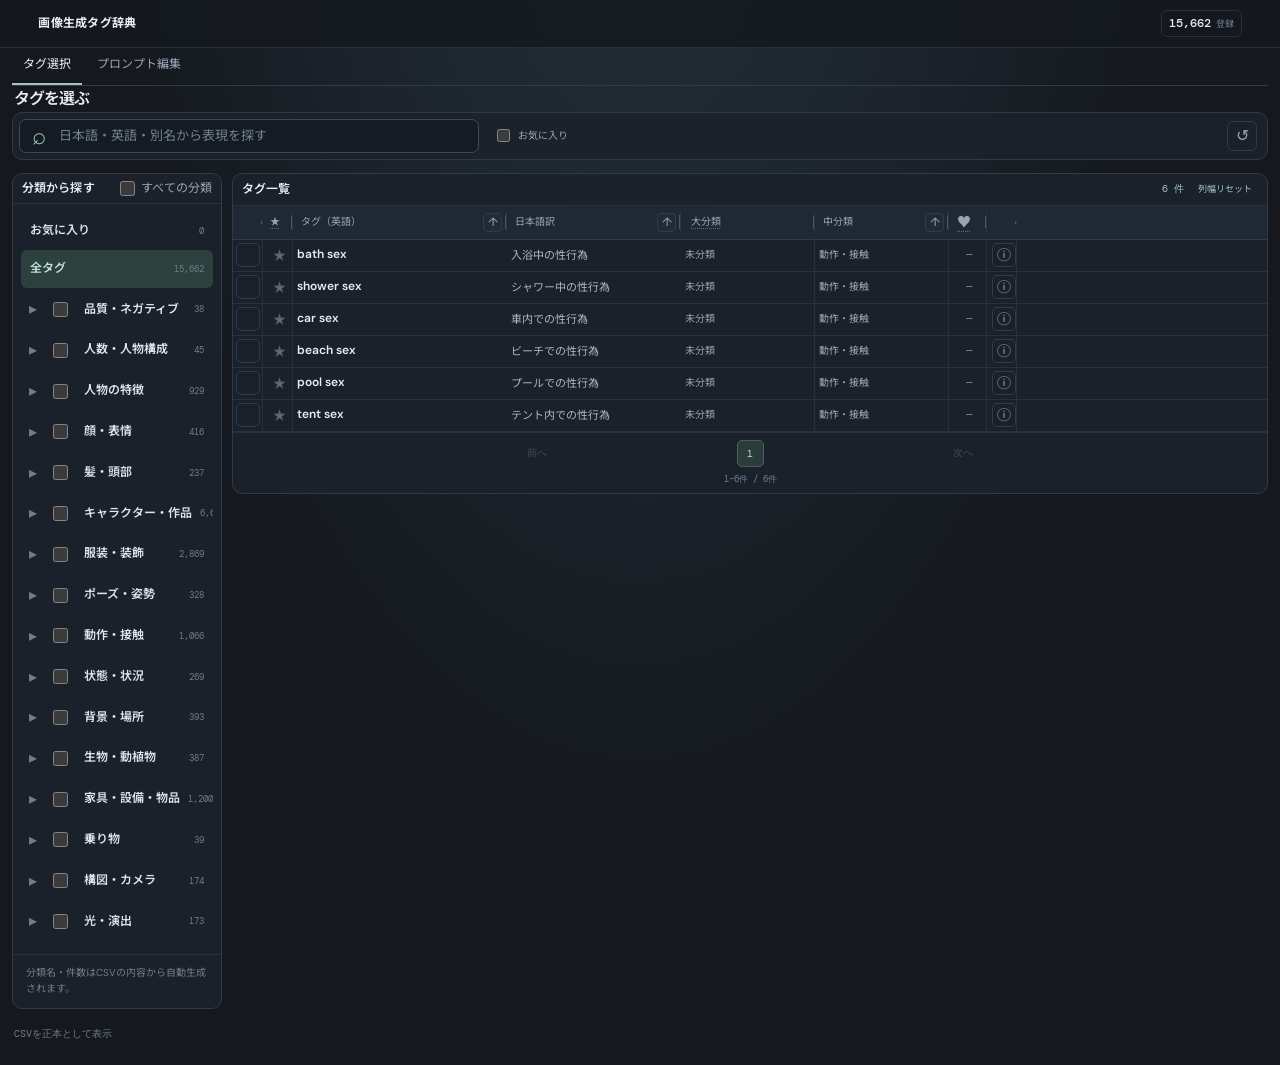
==== commit 9911023b: "Refine prompt editor layout hierarchy" ====
--- a/index.html
+++ b/index.html
@@ -82,7 +82,7 @@
       <section class="panel builder-panel editor-builder-panel">
         <div class="panel-heading"><div><h2>プロンプト</h2></div><div class="builder-heading-actions"><button class="button button-quiet" type="button" data-action="undo-prompt" disabled>元に戻す</button><button class="button button-quiet" type="button" data-action="redo-prompt" disabled>やりなおし</button><button class="text-button" type="button">全解除</button></div></div>
         <p id="prompt-conflict-warning" class="prompt-conflict-warning" role="status" hidden></p>
-        <div class="builder-controls"><label class="check-row"><input id="escape-parentheses" type="checkbox"><span>タグ内の括弧を文字として扱う<br><small>一部の画像生成環境では括弧が強調指定として解釈されます。タグに含まれる括弧を通常の文字として出力します。</small></span></label><label class="check-row"><input id="spaces-to-underscores" type="checkbox"> タグ内の空白をアンダーバーに置換</label><label class="check-row"><input id="show-prompt-line-breaks" type="checkbox" checked> チップ表示で改行を反映</label></div>
+        <details class="builder-options"><summary>出力オプション</summary><div class="builder-controls"><label class="check-row"><input id="escape-parentheses" type="checkbox"><span>タグ内の括弧を文字として扱う<br><small>一部の画像生成環境では括弧が強調指定として解釈されます。タグに含まれる括弧を通常の文字として出力します。</small></span></label><label class="check-row"><input id="spaces-to-underscores" type="checkbox"> タグ内の空白をアンダーバーに置換</label><label class="check-row"><input id="show-prompt-line-breaks" type="checkbox" checked> チップ表示で改行を反映</label></div></details>
         <div class="output-grid">
           <section class="output-card">
             <div class="output-header"><label for="positive-output">ポジティブプロンプト</label></div>
@@ -90,12 +90,12 @@
             <p id="positive-prompt-metrics" class="prompt-metrics"></p>
             <div class="output-actions"><button class="button button-primary" type="button" data-action="copy-positive" disabled>コピー</button><button class="button button-ghost" type="button" data-action="save-positive" disabled>TXT保存</button></div>
           </section>
-          <section class="output-card">
-            <div class="output-header"><label for="negative-output">ネガティブプロンプト</label></div>
+          <details class="output-card negative-output-card" id="negative-output-disclosure">
+            <summary class="output-header"><span>ネガティブプロンプト</span><span id="negative-summary-count">未設定</span></summary>
             <section id="negative-bubble-editor" class="prompt-bubble-editor"><div class="bubble-toolbar"><input id="negative-bubble-add" type="search" list="bubble-tag-suggestions" placeholder="タグを検索して追加" autocomplete="off"><button class="button button-quiet" type="button" data-bubble-add="negative">＋追加</button></div><div id="negative-bubbles" class="prompt-bubbles"></div><button class="prompt-bubble-add" type="button">＋ タグを追加</button><textarea id="negative-output" spellcheck="false" placeholder="ネガティブタグを選択するか、ここに直接入力してください。" hidden></textarea><div id="negative-prompt-suggestions" class="prompt-autocomplete" role="listbox" aria-label="タグ候補" hidden></div></section>
             <p id="negative-prompt-metrics" class="prompt-metrics"></p>
             <div class="output-actions negative-output-actions"><button class="button button-primary" type="button" data-action="copy-negative" disabled>コピー</button><button class="button button-ghost" type="button" data-action="save-negative" disabled>TXT保存</button></div>
-          </section>
+          </details>
         </div>
         <datalist id="bubble-tag-suggestions"></datalist>
       </section>
@@ -107,6 +107,6 @@
     <footer class="footer"><span>CSVを正本として表示</span><a class="button button-secondary mobile-admin-link" href="./admin.html">タグ管理</a></footer>
   </main>
   <script src="./csv.js?v=csv-parser-20261114"></script>
-  <script src="./app.js?v=pagination-stable-controls-20261121"></script>
+  <script src="./app.js?v=mobile-prompt-menu-anchor-20261121"></script>
 </body>
 </html>
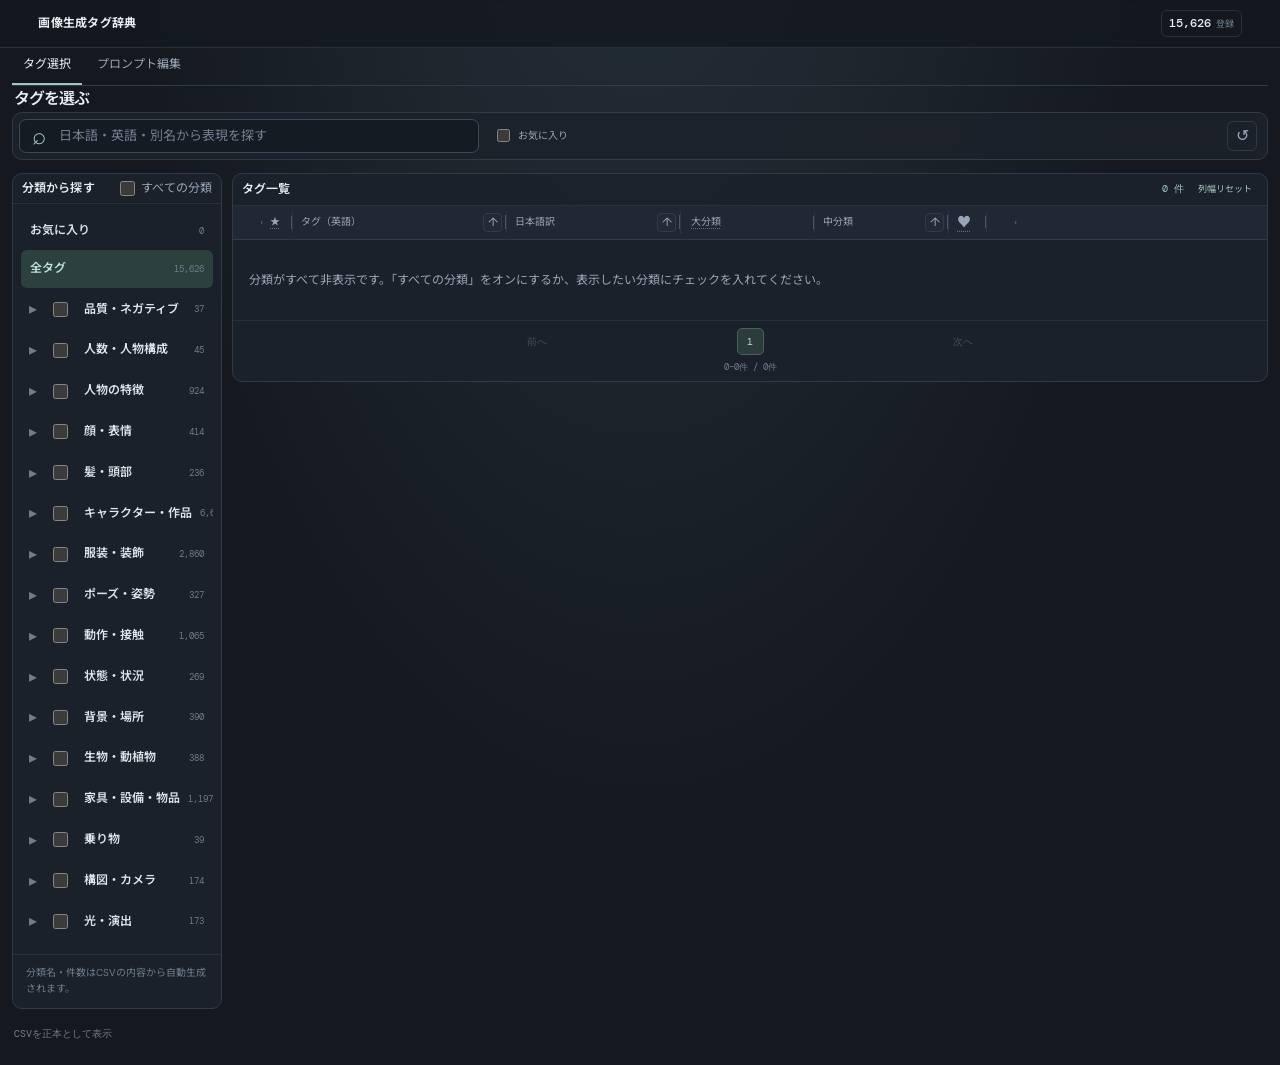
==== commit e799202c: "Add line-break output setting control" ====
--- a/index.html
+++ b/index.html
@@ -6,7 +6,7 @@
   <meta name="theme-color" content="#15191f">
   <meta name="description" content="画像生成タグを日本語・英語で検索し、分類から選んでプロンプトを組み立てるタグ辞典。">
   <title>画像生成タグ辞典</title>
-  <link rel="stylesheet" href="./styles.css?v=pagination-centered-stable-hitarea-20261121">
+  <link rel="stylesheet" href="./styles.css?v=prompt-editor-hierarchy-20261121">
   <link rel="stylesheet" href="./prompt-bubble-colors.css?v=mobile-menu-safearea-scroll-20261121">
 </head>
 <body>
@@ -82,7 +82,7 @@
       <section class="panel builder-panel editor-builder-panel">
         <div class="panel-heading"><div><h2>プロンプト</h2></div><div class="builder-heading-actions"><button class="button button-quiet" type="button" data-action="undo-prompt" disabled>元に戻す</button><button class="button button-quiet" type="button" data-action="redo-prompt" disabled>やりなおし</button><button class="text-button" type="button">全解除</button></div></div>
         <p id="prompt-conflict-warning" class="prompt-conflict-warning" role="status" hidden></p>
-        <details class="builder-options"><summary>出力オプション</summary><div class="builder-controls"><label class="check-row"><input id="escape-parentheses" type="checkbox"><span>タグ内の括弧を文字として扱う<br><small>一部の画像生成環境では括弧が強調指定として解釈されます。タグに含まれる括弧を通常の文字として出力します。</small></span></label><label class="check-row"><input id="spaces-to-underscores" type="checkbox"> タグ内の空白をアンダーバーに置換</label><label class="check-row"><input id="show-prompt-line-breaks" type="checkbox" checked> チップ表示で改行を反映</label></div></details>
+        <details class="builder-options"><summary>出力オプション</summary><div class="builder-controls"><label class="check-row"><input id="escape-parentheses" type="checkbox"><span>タグ内の括弧を文字として扱う<br><small>一部の画像生成環境では括弧が強調指定として解釈されます。タグに含まれる括弧を通常の文字として出力します。</small></span></label><label class="check-row"><input id="spaces-to-underscores" type="checkbox"> タグ内の空白をアンダーバーに置換</label><label class="check-row"><input id="show-prompt-line-breaks" type="checkbox" checked> チップ表示で改行を反映</label><label class="check-row"><input id="remove-output-line-breaks" type="checkbox"> コピー・TXT出力時に改行を削除する<br><small>改行をカンマ区切りに変換します。初期設定では改行をそのまま残します。</small></label></div></details>
         <div class="output-grid">
           <section class="output-card">
             <div class="output-header"><label for="positive-output">ポジティブプロンプト</label></div>
@@ -107,6 +107,6 @@
     <footer class="footer"><span>CSVを正本として表示</span><a class="button button-secondary mobile-admin-link" href="./admin.html">タグ管理</a></footer>
   </main>
   <script src="./csv.js?v=csv-parser-20261114"></script>
-  <script src="./app.js?v=mobile-prompt-menu-anchor-20261121"></script>
+  <script src="./app.js?v=negative-summary-count-20261121"></script>
 </body>
 </html>
--- a/styles.css
+++ b/styles.css
@@ -744,3 +744,97 @@
 }
 /* Use the app's own search-clear button instead of the browser's native one. */
 .searchbox input[type="search"]::-webkit-search-cancel-button{ -webkit-appearance:none; appearance:none; display:none; }
+
+
+/* Prompt editor hierarchy: Positive is primary, Negative and output options are compact. */
+.editor-builder-panel .builder-options{
+  margin:0 12px 10px;
+  border:1px solid var(--line);
+  border-radius:8px;
+  background:#171e26;
+}
+.editor-builder-panel .builder-options>summary{
+  min-height:34px;
+  padding:7px 10px;
+  color:var(--muted);
+  font-size:11px;
+  cursor:pointer;
+  list-style-position:inside;
+}
+.editor-builder-panel .builder-options[open]>summary{
+  border-bottom:1px solid var(--line-soft);
+  color:var(--text);
+}
+.editor-builder-panel .builder-options .builder-controls{
+  padding:10px;
+  gap:12px 18px;
+}
+.editor-builder-panel .negative-output-card{
+  overflow:hidden;
+  border:1px solid var(--line);
+  border-radius:8px;
+  background:#171e26;
+}
+.editor-builder-panel .negative-output-card>.output-header{
+  display:flex;
+  min-height:38px;
+  align-items:center;
+  justify-content:space-between;
+  gap:12px;
+  padding:7px 11px;
+  border:0;
+  color:#e5a0a8;
+  cursor:pointer;
+  list-style:none;
+}
+.editor-builder-panel .negative-output-card>.output-header::-webkit-details-marker{display:none}
+.editor-builder-panel .negative-output-card>.output-header::before{
+  content:"＋";
+  flex:0 0 auto;
+  color:var(--muted);
+  font-size:12px;
+}
+.editor-builder-panel .negative-output-card[open]>.output-header::before{content:"−"}
+.editor-builder-panel .negative-output-card>.output-header>span:first-of-type{
+  flex:1;
+  font-size:12px;
+  font-weight:600;
+}
+.editor-builder-panel .negative-output-card>.output-header>span:last-of-type{
+  color:var(--muted);
+  font:10px var(--mono);
+}
+.editor-builder-panel .negative-output-card[open]>.prompt-bubble-editor{
+  padding:12px;
+}
+.editor-builder-panel .negative-output-card[open]>.prompt-metrics{
+  margin:0 12px 8px;
+}
+.editor-builder-panel .negative-output-card[open]>.output-actions{
+  padding:8px 11px;
+}
+@media(max-width:760px){
+  .editor-builder-panel .builder-options{margin:0 8px 8px}
+  .editor-builder-panel .negative-output-card>.output-header{min-height:42px;padding:8px 10px}
+}
+
+
+/* Reflect the selected prompt polarity across the entire tag row. */
+.tag-results .tag-row.is-selected.state-positive,
+.tag-results .tag-row.is-selected.state-positive:hover{
+  background:rgba(75,116,99,.16);
+}
+.tag-results .tag-row.is-selected.state-negative,
+.tag-results .tag-row.is-selected.state-negative:hover{
+  background:rgba(184,91,100,.18);
+}
+.tag-results .tag-row.is-selected.state-positive .tag-state-button.state-positive:hover{
+  border-color:#6fa58f;
+  background:#315448;
+  color:#a5ebc5;
+}
+.tag-results .tag-row.is-selected.state-negative .tag-state-button.state-negative:hover{
+  border-color:#b86d76;
+  background:#633940;
+  color:#ffb0b6;
+}
